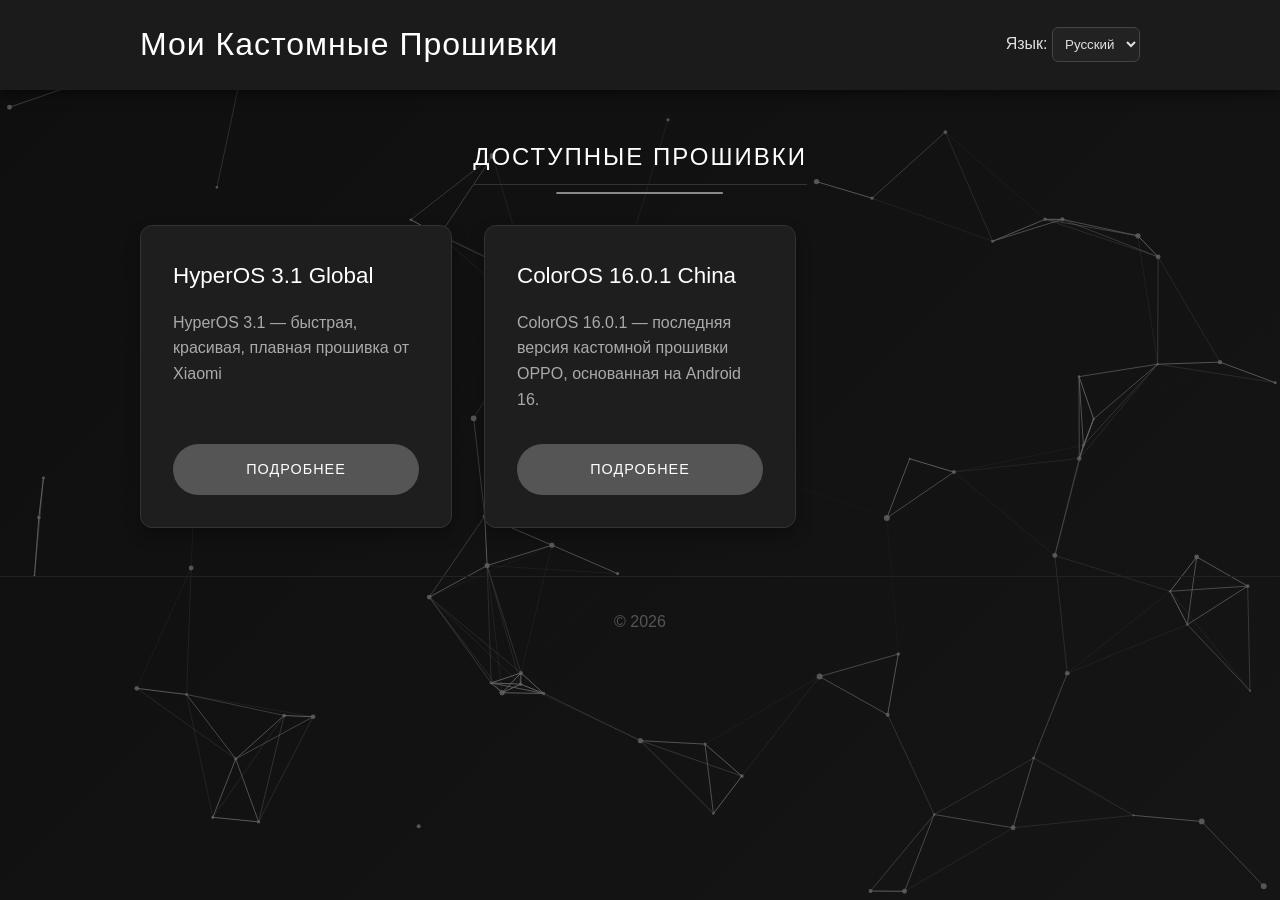
==== index.html @ 92414d0b "initian site commit" ====
<!DOCTYPE html>
<html lang="en">
<head>
    <meta charset="UTF-8">
    <meta name="viewport" content="width=device-width, initial-scale=1.0">
    <title data-i18n="title">My Custom Firmwares</title>
    <link rel="stylesheet" href="style.css">
</head>
<body>
    <canvas id="particles-canvas"></canvas>
    <header>
        <div class="container header-content">
            <h1 data-i18n="title">My Custom Firmwares</h1>
            <div class="lang-switcher">
                <label data-i18n="language">Language:</label>
                <select id="lang-select">
                    <option value="ru">Русский</option>
                    <option value="en">English</option>
                </select>
            </div>
        </div>
    </header>

    <main class="container">
        <h2 data-i18n="firmwares" class="section-title">Available Firmwares</h2>
        <div class="firmware-grid" id="firmware-list">
            <!-- Firmwares will be loaded here -->
        </div>
    </main>

    <footer>
        <div class="container">
            <p>&copy; 2026</p>
        </div>
    </footer>

    <script src="data.js"></script>
    <script src="script.js"></script>
    <script>
        function renderFirmwares() {
            const list = document.getElementById('firmware-list');
            list.innerHTML = '';
            
            firmwares.forEach(fw => {
                const card = document.createElement('div');
                card.className = 'firmware-card';
                card.innerHTML = `
                    <h3>${fw.name}</h3>
                    <p>${fw.description[currentLang]}</p>
                    <a href="firmware.html?id=${fw.id}" class="btn" data-i18n-btn="readMore">${translations[currentLang].readMore}</a>
                `;
                list.appendChild(card);
            });
        }

        document.addEventListener('DOMContentLoaded', renderFirmwares);
        window.addEventListener('languageChanged', renderFirmwares);
    </script>
</body>
</html>
---- style.css ----
:root {
    --primary-color: #555555;
    --primary-hover: #7a7a7a;
    --bg-color: #121212;
    --text-color: #e0e0e0;
    --card-bg: #1e1e1e;
    --border-radius: 12px;
    --accent-color: #888888;
}

* {
    box-sizing: border-box;
    margin: 0;
    padding: 0;
}

body {
    font-family: 'Segoe UI', Tahoma, Geneva, Verdana, sans-serif;
    /* Subtle animated gradient background for "alive" feel */
    background: linear-gradient(135deg, #0f0f0f, #1a1a1a, #121212);
    background-size: 400% 400%;
    animation: gradientBG 15s ease infinite;
    color: var(--text-color);
    line-height: 1.6;
    overflow-x: hidden;
}

@keyframes gradientBG {
    0% { background-position: 0% 50%; }
    50% { background-position: 100% 50%; }
    100% { background-position: 0% 50%; }
}

/* Element Animations */
@keyframes fadeIn {
    from { opacity: 0; transform: translateY(20px); }
    to { opacity: 1; transform: translateY(0); }
}

@keyframes pulse {
    0% { box-shadow: 0 0 0 0 rgba(136, 136, 136, 0.4); }
    70% { box-shadow: 0 0 0 15px rgba(136, 136, 136, 0); }
    100% { box-shadow: 0 0 0 0 rgba(136, 136, 136, 0); }
}

.container {
    width: 90%;
    max-width: 1000px;
    margin: 0 auto;
}

header {
    background-color: rgba(30, 30, 30, 0.85);
    backdrop-filter: blur(10px);
    box-shadow: 0 4px 12px rgba(0,0,0,0.5);
    padding: 1.2rem 0;
    margin-bottom: 3rem;
    position: sticky;
    top: 0;
    z-index: 100;
}

.header-content {
    display: flex;
    justify-content: space-between;
    align-items: center;
}

h1 {
    font-weight: 300;
    letter-spacing: 1px;
    color: #fff;
}

.lang-switcher select {
    padding: 0.5rem;
    border-radius: 6px;
    border: 1px solid #444;
    background-color: #222;
    color: var(--text-color);
    cursor: pointer;
    transition: all 0.3s ease;
    outline: none;
}

.lang-switcher select:hover, .lang-switcher select:focus {
    border-color: var(--accent-color);
    box-shadow: 0 0 8px rgba(136, 136, 136, 0.3);
}

.section-title {
    margin-bottom: 2.5rem;
    text-align: center;
    font-weight: 300;
    letter-spacing: 2px;
    text-transform: uppercase;
    color: #fff;
    position: relative;
    display: inline-block;
    left: 50%;
    transform: translateX(-50%);
}

.section-title::after {
    content: '';
    position: absolute;
    width: 50%;
    height: 2px;
    background-color: var(--accent-color);
    bottom: -10px;
    left: 25%;
    border-radius: 2px;
}

.firmware-grid {
    display: grid;
    grid-template-columns: repeat(auto-fill, minmax(300px, 1fr));
    gap: 2rem;
}

.firmware-card {
    background-color: var(--card-bg);
    padding: 2rem;
    border-radius: var(--border-radius);
    box-shadow: 0 8px 16px rgba(0,0,0,0.3);
    display: flex;
    flex-direction: column;
    transition: transform 0.4s ease, box-shadow 0.4s ease, border-color 0.4s ease;
    border: 1px solid #333;
    animation: fadeIn 0.6s ease-out forwards;
    opacity: 0;
}

/* Add delays for grid items dynamically via pseudo-classes */
.firmware-card:nth-child(1) { animation-delay: 0.1s; }
.firmware-card:nth-child(2) { animation-delay: 0.2s; }
.firmware-card:nth-child(3) { animation-delay: 0.3s; }
.firmware-card:nth-child(4) { animation-delay: 0.4s; }

.firmware-card:hover {
    transform: translateY(-8px);
    box-shadow: 0 12px 24px rgba(0,0,0,0.6);
    border-color: var(--primary-hover);
}

.firmware-card h3 {
    margin-bottom: 1rem;
    color: #fff;
    font-weight: 400;
    font-size: 1.4rem;
}

.firmware-card p {
    color: #aaa;
    margin-bottom: 2rem;
    flex-grow: 1;
}

.btn {
    display: inline-block;
    background-color: var(--primary-color);
    color: #fff;
    padding: 0.8rem 1.5rem;
    text-decoration: none;
    border-radius: 30px;
    text-align: center;
    transition: all 0.3s cubic-bezier(0.25, 0.8, 0.25, 1);
    text-transform: uppercase;
    font-size: 0.9rem;
    letter-spacing: 1px;
    border: 1px solid transparent;
}

.btn:hover {
    background-color: var(--primary-hover);
    transform: scale(1.05);
    box-shadow: 0 4px 12px rgba(255,255,255,0.1);
}

.btn-large {
    padding: 1.2rem 3rem;
    font-size: 1.2rem;
    animation: pulse 2s infinite;
    background-color: #444;
}

.btn-large:hover {
    background-color: #666;
}

/* Details Page */
.nav-link {
    text-decoration: none;
    color: var(--accent-color);
    font-weight: 400;
    transition: color 0.3s;
    display: flex;
    align-items: center;
    gap: 0.5rem;
}

.nav-link:hover {
    color: #fff;
}

#firmware-details {
    animation: fadeIn 0.5s ease-out;
}

.fw-title {
    text-align: center;
    margin-bottom: 1.5rem;
    font-size: 2.5rem;
    color: #fff;
    font-weight: 300;
}

.fw-banner {
    width: 100%;
    max-height: 400px;
    object-fit: cover;
    border-radius: var(--border-radius);
    margin-bottom: 2.5rem;
    box-shadow: 0 8px 24px rgba(0,0,0,0.4);
    transition: transform 0.5s ease;
}

.fw-banner:hover {
    transform: scale(1.01);
}

.fw-desc {
    font-size: 1.2rem;
    margin-bottom: 3rem;
    text-align: center;
    color: #bbb;
    max-width: 800px;
    margin-left: auto;
    margin-right: auto;
}

h2 {
    font-weight: 300;
    margin-bottom: 1.5rem;
    color: #fff;
    border-bottom: 1px solid #333;
    padding-bottom: 0.5rem;
}

.fw-tutorial {
    background-color: var(--card-bg);
    padding: 2rem;
    border-radius: var(--border-radius);
    margin-bottom: 3rem;
    border-left: 4px solid var(--accent-color);
    color: #ddd;
    line-height: 1.8;
    box-shadow: inset 0 2px 4px rgba(0,0,0,0.2);
}

.fw-screenshots {
    display: flex;
    gap: 1.5rem;
    overflow-x: auto;
    padding: 1rem 0 2rem 0;
    margin-bottom: 2rem;
    scrollbar-width: thin;
    scrollbar-color: var(--accent-color) var(--card-bg);
}

.fw-screenshots::-webkit-scrollbar {
    height: 8px;
}
.fw-screenshots::-webkit-scrollbar-track {
    background: #111;
    border-radius: 4px;
}
.fw-screenshots::-webkit-scrollbar-thumb {
    background-color: var(--accent-color);
    border-radius: 4px;
}

.fw-screenshots img {
    height: 400px;
    border-radius: var(--border-radius);
    box-shadow: 0 4px 12px rgba(0,0,0,0.3);
    transition: transform 0.3s ease, box-shadow 0.3s ease;
    cursor: pointer;
}

.fw-screenshots img:hover {
    transform: scale(1.03);
    box-shadow: 0 8px 20px rgba(0,0,0,0.5);
}

.download-section {
    text-align: center;
    margin: 4rem 0;
}

footer {
    text-align: center;
    padding: 2rem 0;
    color: #555;
    margin-top: 3rem;
    border-top: 1px solid #222;
}

#particles-canvas {
    position: fixed;
    top: 0;
    left: 0;
    width: 100vw;
    height: 100vh;
    z-index: -1;
    pointer-events: none;
}
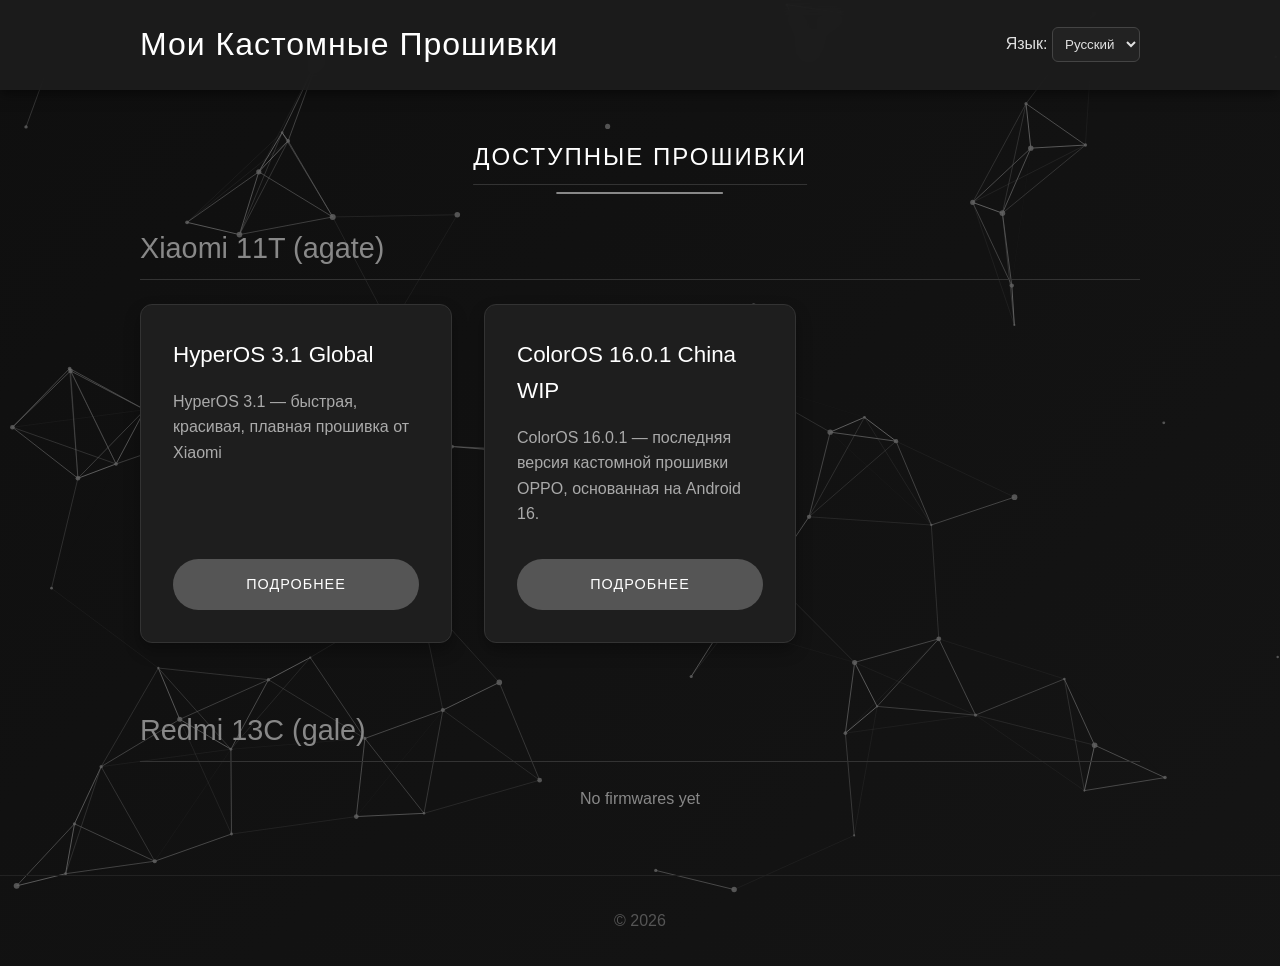
==== commit 1de2bde6: "Add device sections and categorize firmwares" ====
--- a/index.html
+++ b/index.html
@@ -23,7 +23,7 @@
 
     <main class="container">
         <h2 data-i18n="firmwares" class="section-title">Available Firmwares</h2>
-        <div class="firmware-grid" id="firmware-list">
+        <div id="firmware-list">
             <!-- Firmwares will be loaded here -->
         </div>
     </main>
@@ -41,16 +41,34 @@
             const list = document.getElementById('firmware-list');
             list.innerHTML = '';
             
-            firmwares.forEach(fw => {
-                const card = document.createElement('div');
-                card.className = 'firmware-card';
-                card.innerHTML = `
-                    <h3>${fw.name}</h3>
-                    <p>${fw.description[currentLang]}</p>
-                    <a href="firmware.html?id=${fw.id}" class="btn" data-i18n-btn="readMore">${translations[currentLang].readMore}</a>
-                `;
-                list.appendChild(card);
-            });
+            for (const [deviceKey, deviceName] of Object.entries(devices)) {
+                const deviceFws = firmwares.filter(fw => fw.device === deviceKey);
+                
+                const section = document.createElement('div');
+                section.className = 'device-section';
+                section.innerHTML = `<h3 class="device-title">${deviceName}</h3>`;
+                
+                const grid = document.createElement('div');
+                grid.className = 'firmware-grid';
+                
+                if (deviceFws.length === 0) {
+                    grid.innerHTML = `<p style="color:#888; grid-column: 1 / -1; text-align: center;">No firmwares yet</p>`;
+                } else {
+                    deviceFws.forEach(fw => {
+                        const card = document.createElement('div');
+                        card.className = 'firmware-card';
+                        card.innerHTML = `
+                            <h4>${fw.name}</h4>
+                            <p>${fw.description[currentLang]}</p>
+                            <a href="firmware.html?id=${fw.id}" class="btn" data-i18n-btn="readMore">${translations[currentLang].readMore}</a>
+                        `;
+                        grid.appendChild(card);
+                    });
+                }
+                
+                section.appendChild(grid);
+                list.appendChild(section);
+            }
         }
 
         document.addEventListener('DOMContentLoaded', renderFirmwares);
--- a/style.css
+++ b/style.css
@@ -112,6 +112,19 @@
     border-radius: 2px;
 }
 
+.device-section {
+    margin-bottom: 4rem;
+}
+
+.device-title {
+    font-size: 1.8rem;
+    font-weight: 300;
+    color: var(--accent-color);
+    margin-bottom: 1.5rem;
+    border-bottom: 1px solid #333;
+    padding-bottom: 0.5rem;
+}
+
 .firmware-grid {
     display: grid;
     grid-template-columns: repeat(auto-fill, minmax(300px, 1fr));
@@ -143,7 +156,7 @@
     border-color: var(--primary-hover);
 }
 
-.firmware-card h3 {
+.firmware-card h4 {
     margin-bottom: 1rem;
     color: #fff;
     font-weight: 400;
@@ -258,26 +271,46 @@
     box-shadow: inset 0 2px 4px rgba(0,0,0,0.2);
 }
 
+.screenshot-slider-container {
+    display: flex;
+    align-items: center;
+    position: relative;
+    margin-bottom: 2rem;
+    gap: 10px;
+}
+
+.slider-btn {
+    background-color: var(--card-bg);
+    color: var(--accent-color);
+    border: 1px solid #333;
+    font-size: 1.5rem;
+    padding: 1rem 0.5rem;
+    cursor: pointer;
+    border-radius: var(--border-radius);
+    transition: all 0.3s ease;
+    z-index: 10;
+}
+
+.slider-btn:hover {
+    background-color: var(--primary-color);
+    color: #fff;
+    transform: scale(1.1);
+    box-shadow: 0 4px 12px rgba(0,0,0,0.5);
+}
+
 .fw-screenshots {
     display: flex;
     gap: 1.5rem;
     overflow-x: auto;
-    padding: 1rem 0 2rem 0;
-    margin-bottom: 2rem;
-    scrollbar-width: thin;
-    scrollbar-color: var(--accent-color) var(--card-bg);
+    padding: 1rem 0 1rem 0;
+    scrollbar-width: none; /* Hide scrollbar in Firefox */
+    -ms-overflow-style: none; /* Hide scrollbar in IE/Edge */
+    scroll-behavior: smooth;
+    flex-grow: 1;
 }
 
 .fw-screenshots::-webkit-scrollbar {
-    height: 8px;
-}
-.fw-screenshots::-webkit-scrollbar-track {
-    background: #111;
-    border-radius: 4px;
-}
-.fw-screenshots::-webkit-scrollbar-thumb {
-    background-color: var(--accent-color);
-    border-radius: 4px;
+    display: none; /* Hide scrollbar in Chrome/Safari */
 }
 
 .fw-screenshots img {
@@ -286,6 +319,7 @@
     box-shadow: 0 4px 12px rgba(0,0,0,0.3);
     transition: transform 0.3s ease, box-shadow 0.3s ease;
     cursor: pointer;
+    flex-shrink: 0; /* Prevent images from shrinking */
 }
 
 .fw-screenshots img:hover {
